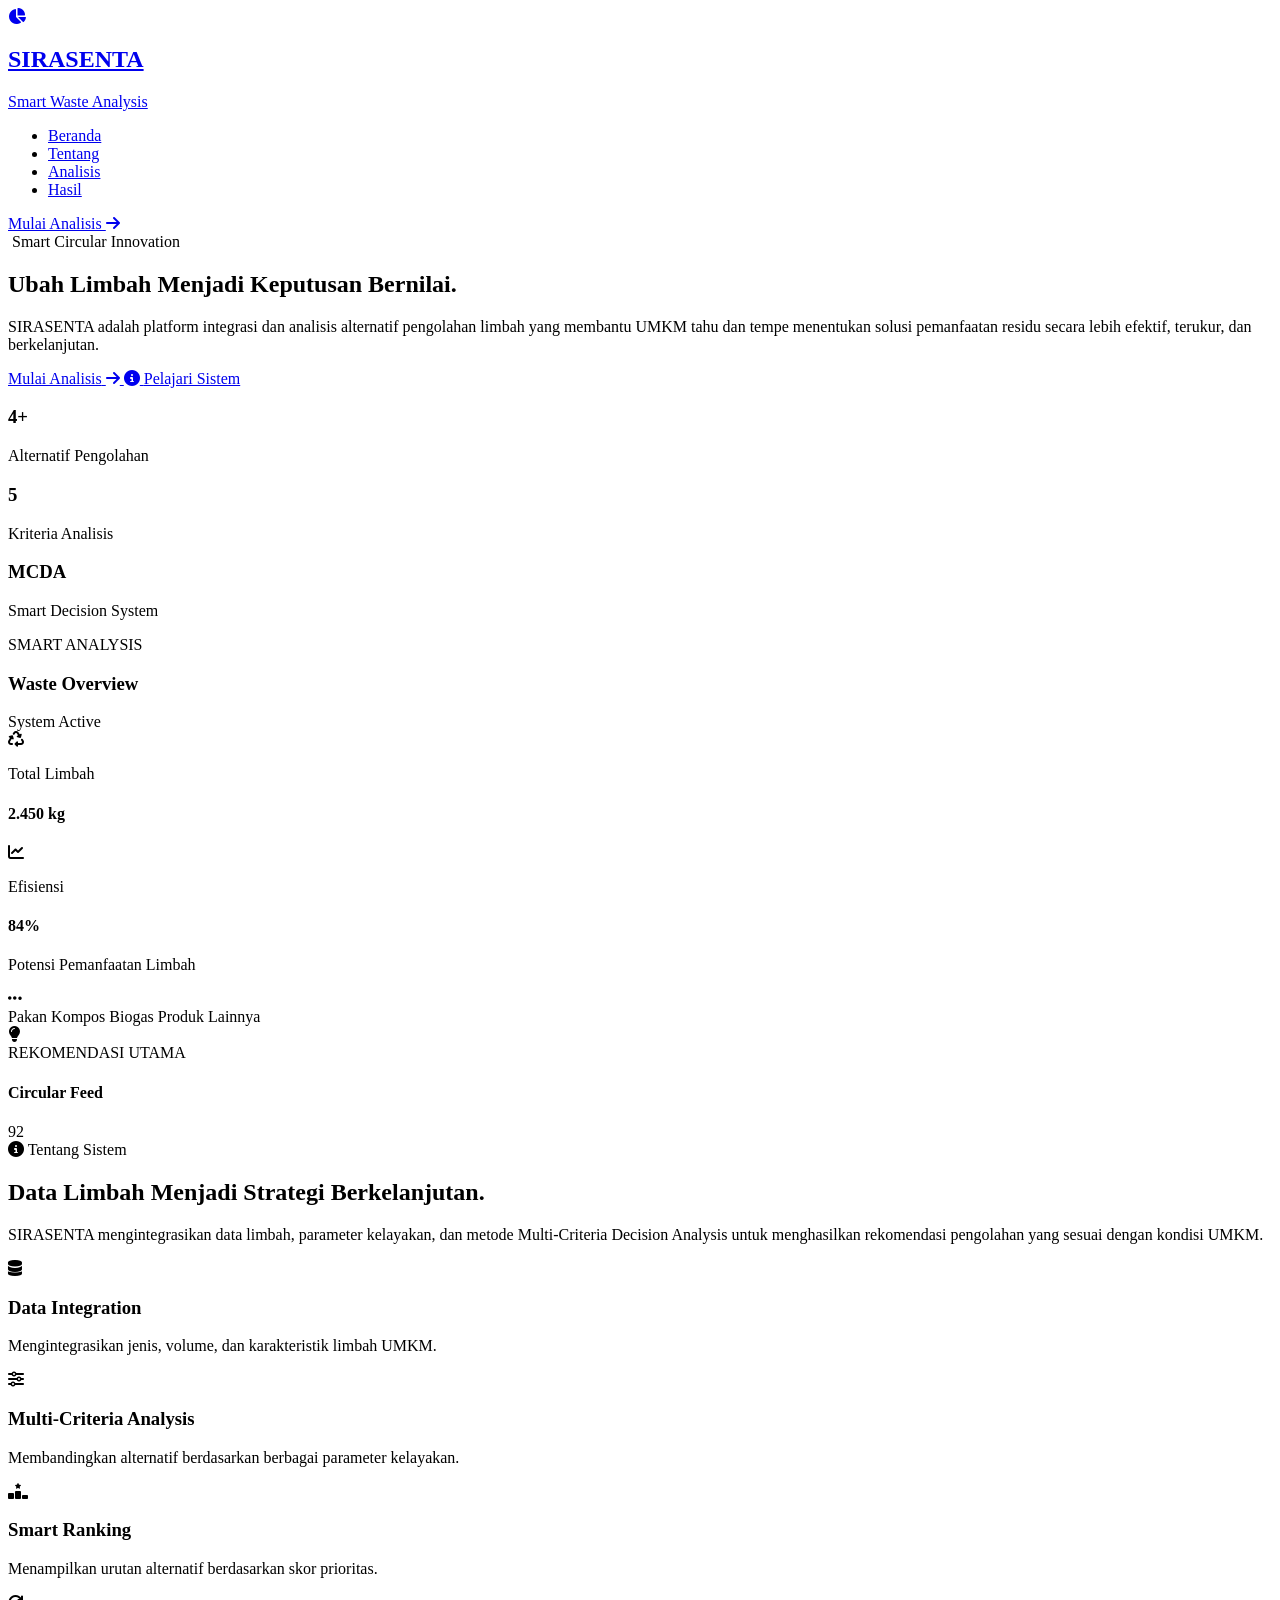
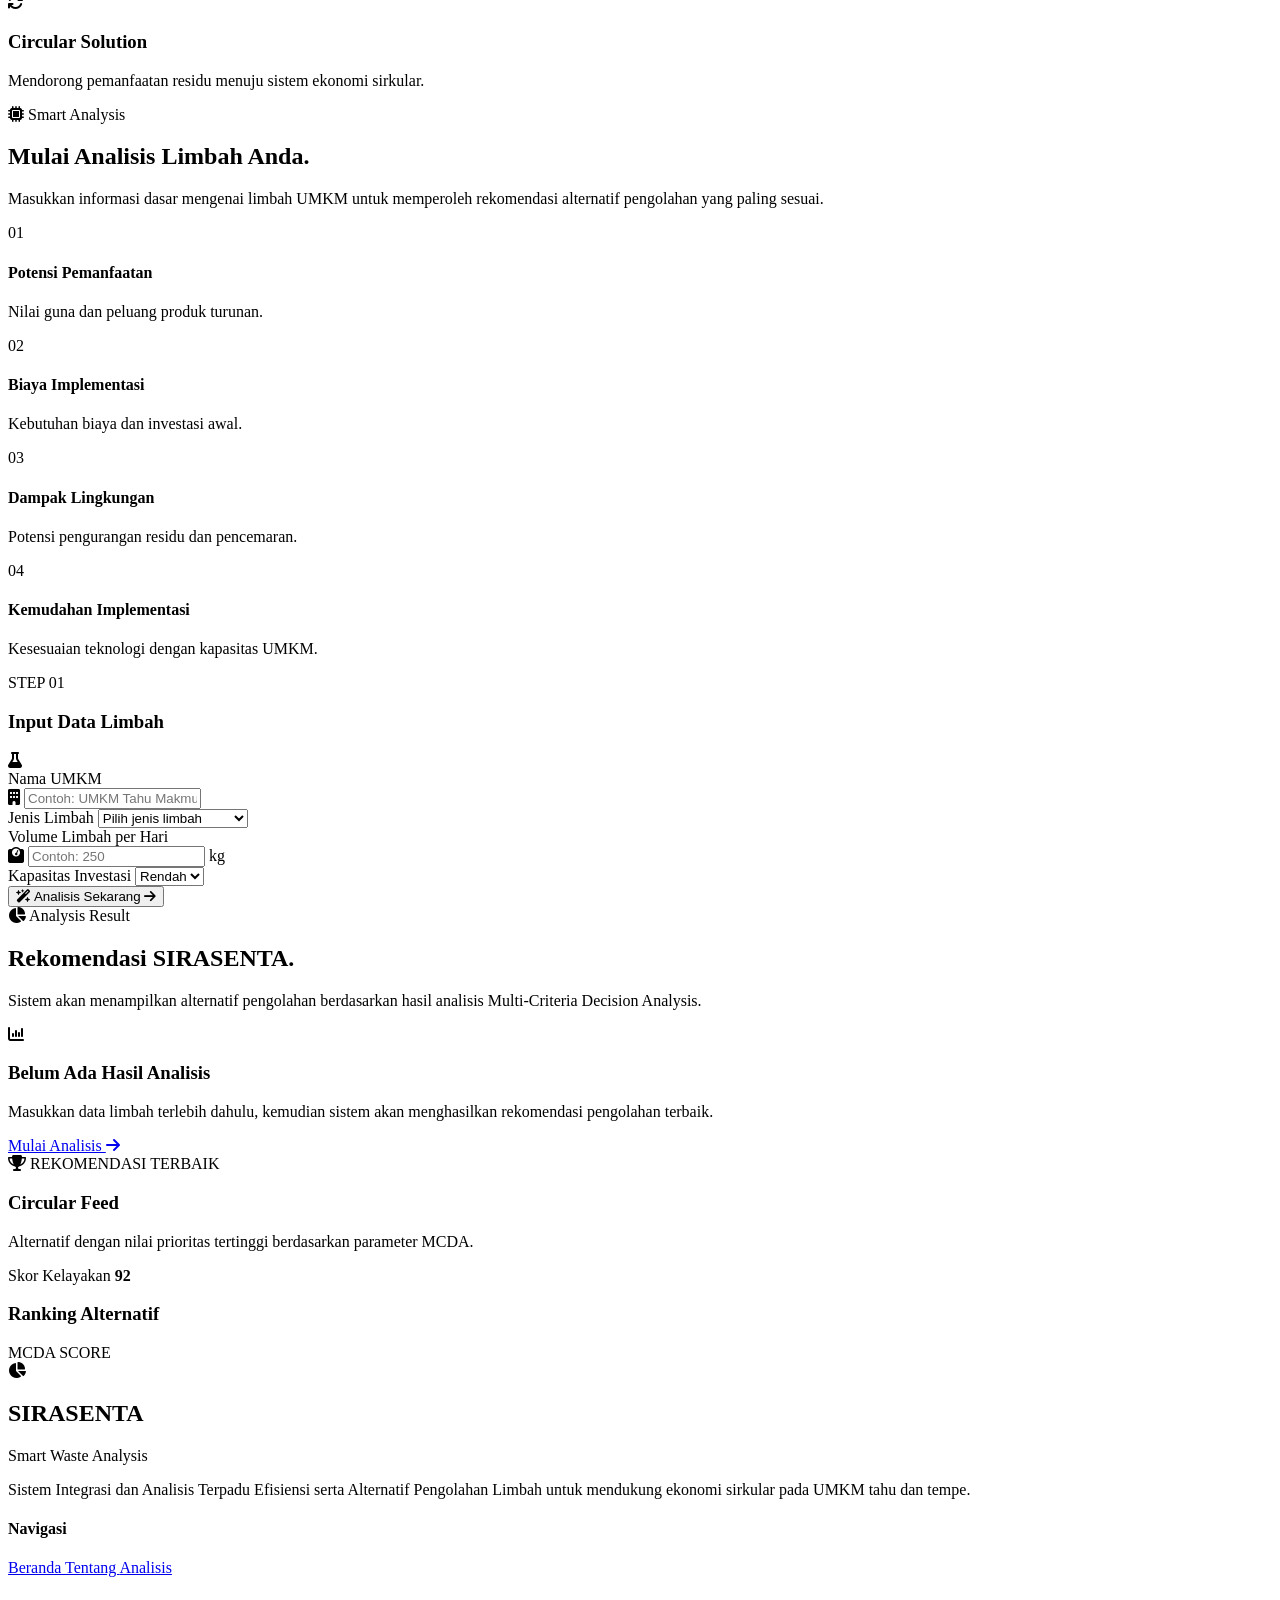
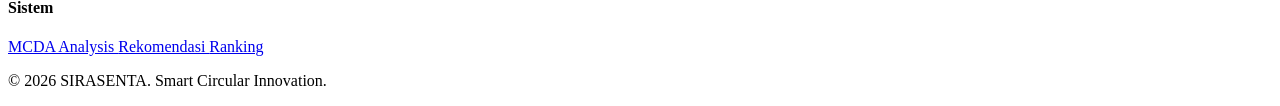
==== index.html @ 8fadc921 "Create index.html" ====
<!DOCTYPE html>
<html lang="id">

<head>
    <meta charset="UTF-8">

    <meta name="viewport" content="width=device-width, initial-scale=1.0">

    <title>SIRASENTA | Smart Waste Analysis System</title>

    <!-- CSS -->
    <link rel="stylesheet" href="style.css">

    <!-- Google Font -->
    <link rel="preconnect" href="https://fonts.googleapis.com">
    <link rel="preconnect" href="https://fonts.gstatic.com" crossorigin>

    <link
        href="https://fonts.googleapis.com/css2?family=Inter:wght@400;500;600;700;800&display=swap"
        rel="stylesheet"
    >

    <!-- Font Awesome -->
    <link
        rel="stylesheet"
        href="https://cdnjs.cloudflare.com/ajax/libs/font-awesome/6.5.2/css/all.min.css"
    >
</head>


<body>

    <!-- =========================
         NAVIGATION BAR
    ========================== -->

    <nav class="navbar">

        <div class="container nav-container">

            <!-- LOGO -->

            <a href="#home" class="logo">

                <div class="logo-icon">
                    <i class="fa-solid fa-chart-pie"></i>
                </div>

                <div class="logo-text">
                    <h1>SIRASENTA</h1>
                    <span>Smart Waste Analysis</span>
                </div>

            </a>


            <!-- MENU -->

            <ul class="nav-menu">

                <li>
                    <a href="#home" class="nav-link active">
                        Beranda
                    </a>
                </li>

                <li>
                    <a href="#tentang" class="nav-link">
                        Tentang
                    </a>
                </li>

                <li>
                    <a href="#analisis" class="nav-link">
                        Analisis
                    </a>
                </li>

                <li>
                    <a href="#hasil" class="nav-link">
                        Hasil
                    </a>
                </li>

            </ul>


            <!-- BUTTON -->

            <a href="#analisis" class="nav-button">

                Mulai Analisis

                <i class="fa-solid fa-arrow-right"></i>

            </a>

        </div>

    </nav>



    <!-- =========================
         HERO SECTION
    ========================== -->

    <section id="home" class="hero">

        <div class="container hero-container">


            <!-- LEFT CONTENT -->

            <div class="hero-content">

                <div class="hero-badge">

                    <i class="fa-solid fa-sparkles"></i>

                    <span>Smart Circular Innovation</span>

                </div>


                <h2>

                    Ubah Limbah Menjadi
                    <span>Keputusan Bernilai.</span>

                </h2>


                <p>

                    SIRASENTA adalah platform integrasi dan analisis
                    alternatif pengolahan limbah yang membantu UMKM
                    tahu dan tempe menentukan solusi pemanfaatan residu
                    secara lebih efektif, terukur, dan berkelanjutan.

                </p>


                <div class="hero-buttons">

                    <a href="#analisis" class="primary-button">

                        <span>Mulai Analisis</span>

                        <i class="fa-solid fa-arrow-right"></i>

                    </a>


                    <a href="#tentang" class="secondary-button">

                        <i class="fa-solid fa-circle-info"></i>

                        <span>Pelajari Sistem</span>

                    </a>

                </div>


                <!-- STATISTIC -->

                <div class="hero-statistics">


                    <div class="stat-item">

                        <h3>4+</h3>

                        <p>Alternatif Pengolahan</p>

                    </div>


                    <div class="stat-item">

                        <h3>5</h3>

                        <p>Kriteria Analisis</p>

                    </div>


                    <div class="stat-item">

                        <h3>MCDA</h3>

                        <p>Smart Decision System</p>

                    </div>


                </div>

            </div>



            <!-- RIGHT CONTENT / DASHBOARD PREVIEW -->

            <div class="hero-dashboard">

                <div class="dashboard-preview">


                    <!-- DASHBOARD HEADER -->

                    <div class="dashboard-header">

                        <div>

                            <p class="dashboard-label">
                                SMART ANALYSIS
                            </p>

                            <h3>
                                Waste Overview
                            </h3>

                        </div>


                        <div class="system-status">

                            <span class="status-dot"></span>

                            System Active

                        </div>

                    </div>



                    <!-- MINI CARDS -->

                    <div class="dashboard-cards">


                        <div class="dashboard-card">

                            <div class="card-icon blue-icon">

                                <i class="fa-solid fa-recycle"></i>

                            </div>

                            <div>

                                <p>Total Limbah</p>

                                <h4>2.450 kg</h4>

                            </div>

                        </div>



                        <div class="dashboard-card">

                            <div class="card-icon yellow-icon">

                                <i class="fa-solid fa-chart-line"></i>

                            </div>

                            <div>

                                <p>Efisiensi</p>

                                <h4>84%</h4>

                            </div>

                        </div>


                    </div>



                    <!-- CHART -->

                    <div class="chart-container">

                        <div class="chart-title">

                            <p>
                                Potensi Pemanfaatan Limbah
                            </p>

                            <i class="fa-solid fa-ellipsis"></i>

                        </div>


                        <div class="bar-chart">

                            <div class="chart-bar bar-one"></div>

                            <div class="chart-bar bar-two"></div>

                            <div class="chart-bar bar-three"></div>

                            <div class="chart-bar bar-four"></div>

                            <div class="chart-bar bar-five"></div>

                        </div>


                        <div class="chart-labels">

                            <span>Pakan</span>

                            <span>Kompos</span>

                            <span>Biogas</span>

                            <span>Produk</span>

                            <span>Lainnya</span>

                        </div>

                    </div>



                    <!-- RECOMMENDATION -->

                    <div class="recommendation-card">

                        <div class="recommendation-icon">

                            <i class="fa-solid fa-lightbulb"></i>

                        </div>


                        <div class="recommendation-content">

                            <span>
                                REKOMENDASI UTAMA
                            </span>

                            <h4>
                                Circular Feed
                            </h4>

                        </div>


                        <div class="recommendation-score">

                            92

                        </div>

                    </div>


                </div>

            </div>


        </div>

    </section>



    <!-- =========================
         ABOUT SECTION
    ========================== -->

    <section id="tentang" class="about-section">

        <div class="container">


            <!-- SECTION HEADER -->

            <div class="section-header center">

                <div class="section-badge">

                    <i class="fa-solid fa-circle-info"></i>

                    Tentang Sistem

                </div>


                <h2>

                    Data Limbah Menjadi
                    <span>Strategi Berkelanjutan.</span>

                </h2>


                <p>

                    SIRASENTA mengintegrasikan data limbah,
                    parameter kelayakan, dan metode Multi-Criteria
                    Decision Analysis untuk menghasilkan rekomendasi
                    pengolahan yang sesuai dengan kondisi UMKM.

                </p>

            </div>



            <!-- FEATURE CARDS -->

            <div class="feature-grid">


                <article class="feature-card">

                    <div class="feature-icon">

                        <i class="fa-solid fa-database"></i>

                    </div>

                    <h3>Data Integration</h3>

                    <p>

                        Mengintegrasikan jenis, volume,
                        dan karakteristik limbah UMKM.

                    </p>

                </article>



                <article class="feature-card">

                    <div class="feature-icon">

                        <i class="fa-solid fa-sliders"></i>

                    </div>

                    <h3>Multi-Criteria Analysis</h3>

                    <p>

                        Membandingkan alternatif berdasarkan
                        berbagai parameter kelayakan.

                    </p>

                </article>



                <article class="feature-card">

                    <div class="feature-icon">

                        <i class="fa-solid fa-ranking-star"></i>

                    </div>

                    <h3>Smart Ranking</h3>

                    <p>

                        Menampilkan urutan alternatif
                        berdasarkan skor prioritas.

                    </p>

                </article>



                <article class="feature-card">

                    <div class="feature-icon">

                        <i class="fa-solid fa-arrows-rotate"></i>

                    </div>

                    <h3>Circular Solution</h3>

                    <p>

                        Mendorong pemanfaatan residu
                        menuju sistem ekonomi sirkular.

                    </p>

                </article>


            </div>


        </div>

    </section>



    <!-- =========================
         ANALYSIS SECTION
    ========================== -->

    <section id="analisis" class="analysis-section">

        <div class="container analysis-container">


            <!-- ANALYSIS INFORMATION -->

            <div class="analysis-information">


                <div class="section-badge">

                    <i class="fa-solid fa-microchip"></i>

                    Smart Analysis

                </div>


                <h2>

                    Mulai Analisis
                    <span>Limbah Anda.</span>

                </h2>


                <p>

                    Masukkan informasi dasar mengenai
                    limbah UMKM untuk memperoleh rekomendasi
                    alternatif pengolahan yang paling sesuai.

                </p>


                <div class="criteria-list">


                    <div class="criteria-item">

                        <div class="criteria-number">
                            01
                        </div>

                        <div>

                            <h4>
                                Potensi Pemanfaatan
                            </h4>

                            <p>
                                Nilai guna dan peluang produk turunan.
                            </p>

                        </div>

                    </div>



                    <div class="criteria-item">

                        <div class="criteria-number">
                            02
                        </div>

                        <div>

                            <h4>
                                Biaya Implementasi
                            </h4>

                            <p>
                                Kebutuhan biaya dan investasi awal.
                            </p>

                        </div>

                    </div>



                    <div class="criteria-item">

                        <div class="criteria-number">
                            03
                        </div>

                        <div>

                            <h4>
                                Dampak Lingkungan
                            </h4>

                            <p>
                                Potensi pengurangan residu dan pencemaran.
                            </p>

                        </div>

                    </div>



                    <div class="criteria-item">

                        <div class="criteria-number">
                            04
                        </div>

                        <div>

                            <h4>
                                Kemudahan Implementasi
                            </h4>

                            <p>
                                Kesesuaian teknologi dengan kapasitas UMKM.
                            </p>

                        </div>

                    </div>


                </div>

            </div>



            <!-- ANALYSIS FORM -->

            <div class="analysis-form-container">


                <div class="form-top">

                    <div>

                        <span>
                            STEP 01
                        </span>

                        <h3>
                            Input Data Limbah
                        </h3>

                    </div>


                    <div class="form-top-icon">

                        <i class="fa-solid fa-flask"></i>

                    </div>

                </div>



                <form id="wasteForm">


                    <!-- UMKM NAME -->

                    <div class="form-group">

                        <label for="namaUMKM">

                            Nama UMKM

                        </label>


                        <div class="input-wrapper">

                            <i class="fa-solid fa-building"></i>

                            <input
                                type="text"
                                id="namaUMKM"
                                placeholder="Contoh: UMKM Tahu Makmur"
                            >

                        </div>

                    </div>



                    <!-- WASTE TYPE -->

                    <div class="form-group">

                        <label for="jenisLimbah">

                            Jenis Limbah

                        </label>


                        <select id="jenisLimbah">

                            <option value="">
                                Pilih jenis limbah
                            </option>

                            <option value="ampas_tahu">
                                Ampas Tahu
                            </option>

                            <option value="ampas_tempe">
                                Ampas Tempe
                            </option>

                            <option value="limbah_cair">
                                Limbah Cair Produksi
                            </option>

                            <option value="campuran">
                                Limbah Campuran
                            </option>

                        </select>

                    </div>



                    <!-- WASTE VOLUME -->

                    <div class="form-group">

                        <label for="volumeLimbah">

                            Volume Limbah per Hari

                        </label>


                        <div class="input-wrapper">

                            <i class="fa-solid fa-weight-scale"></i>

                            <input
                                type="number"
                                id="volumeLimbah"
                                placeholder="Contoh: 250"
                                min="0"
                            >

                            <span class="input-unit">
                                kg
                            </span>

                        </div>

                    </div>



                    <!-- INVESTMENT -->

                    <div class="form-group">

                        <label for="investasi">

                            Kapasitas Investasi

                        </label>


                        <select id="investasi">

                            <option value="rendah">
                                Rendah
                            </option>

                            <option value="sedang">
                                Sedang
                            </option>

                            <option value="tinggi">
                                Tinggi
                            </option>

                        </select>

                    </div>



                    <!-- ANALYSIS BUTTON -->

                    <button
                        type="submit"
                        class="analysis-button"
                    >

                        <span>

                            <i class="fa-solid fa-wand-magic-sparkles"></i>

                            Analisis Sekarang

                        </span>


                        <i class="fa-solid fa-arrow-right"></i>

                    </button>


                </form>


            </div>


        </div>

    </section>



    <!-- =========================
         RESULT SECTION
    ========================== -->

    <section id="hasil" class="result-section">

        <div class="container">


            <!-- RESULT HEADER -->

            <div class="result-header">

                <div>

                    <div class="section-badge">

                        <i class="fa-solid fa-chart-pie"></i>

                        Analysis Result

                    </div>


                    <h2>

                        Rekomendasi
                        <span>SIRASENTA.</span>

                    </h2>

                </div>


                <p>

                    Sistem akan menampilkan alternatif
                    pengolahan berdasarkan hasil analisis
                    Multi-Criteria Decision Analysis.

                </p>

            </div>



            <!-- EMPTY RESULT -->

            <div
                class="empty-result"
                id="emptyResult"
            >

                <div class="empty-icon">

                    <i class="fa-solid fa-chart-column"></i>

                </div>


                <h3>

                    Belum Ada Hasil Analisis

                </h3>


                <p>

                    Masukkan data limbah terlebih dahulu,
                    kemudian sistem akan menghasilkan
                    rekomendasi pengolahan terbaik.

                </p>


                <a
                    href="#analisis"
                    class="primary-button"
                >

                    Mulai Analisis

                    <i class="fa-solid fa-arrow-right"></i>

                </a>

            </div>



            <!-- RESULT CONTENT -->
            <!-- NANTI AKAN DIAKTIFKAN OLEH JAVASCRIPT -->

            <div
                class="result-content hidden"
                id="resultContent"
            >


                <!-- BEST RECOMMENDATION -->

                <div class="best-recommendation">

                    <div class="best-label">

                        <i class="fa-solid fa-trophy"></i>

                        REKOMENDASI TERBAIK

                    </div>


                    <h3 id="bestRecommendation">

                        Circular Feed

                    </h3>


                    <p id="recommendationDescription">

                        Alternatif dengan nilai prioritas
                        tertinggi berdasarkan parameter MCDA.

                    </p>


                    <div class="best-score">

                        <span>Skor Kelayakan</span>

                        <strong id="bestScore">
                            92
                        </strong>

                    </div>

                </div>



                <!-- RANKING LIST -->

                <div class="ranking-container">

                    <div class="ranking-header">

                        <h3>

                            Ranking Alternatif

                        </h3>

                        <span>

                            MCDA SCORE

                        </span>

                    </div>


                    <div
                        class="ranking-list"
                        id="rankingList"
                    >

                        <!-- JAVASCRIPT AKAN MENAMBAHKAN DATA -->

                    </div>

                </div>


            </div>


        </div>

    </section>



    <!-- =========================
         FOOTER
    ========================== -->

    <footer class="footer">

        <div class="container footer-container">


            <div class="footer-brand">

                <div class="logo">

                    <div class="logo-icon">

                        <i class="fa-solid fa-chart-pie"></i>

                    </div>


                    <div class="logo-text">

                        <h2>SIRASENTA</h2>

                        <span>
                            Smart Waste Analysis
                        </span>

                    </div>

                </div>


                <p>

                    Sistem Integrasi dan Analisis Terpadu
                    Efisiensi serta Alternatif Pengolahan Limbah
                    untuk mendukung ekonomi sirkular pada UMKM
                    tahu dan tempe.

                </p>

            </div>



            <div class="footer-links">

                <div>

                    <h4>
                        Navigasi
                    </h4>

                    <a href="#home">
                        Beranda
                    </a>

                    <a href="#tentang">
                        Tentang
                    </a>

                    <a href="#analisis">
                        Analisis
                    </a>

                </div>


                <div>

                    <h4>
                        Sistem
                    </h4>

                    <a href="#analisis">
                        MCDA Analysis
                    </a>

                    <a href="#hasil">
                        Rekomendasi
                    </a>

                    <a href="#hasil">
                        Ranking
                    </a>

                </div>

            </div>


        </div>


        <div class="footer-bottom">

            <p>

                © 2026 SIRASENTA.
                Smart Circular Innovation.

            </p>

        </div>

    </footer>



    <!-- JAVASCRIPT -->

    <script src="script.js"></script>

</body>

</html>
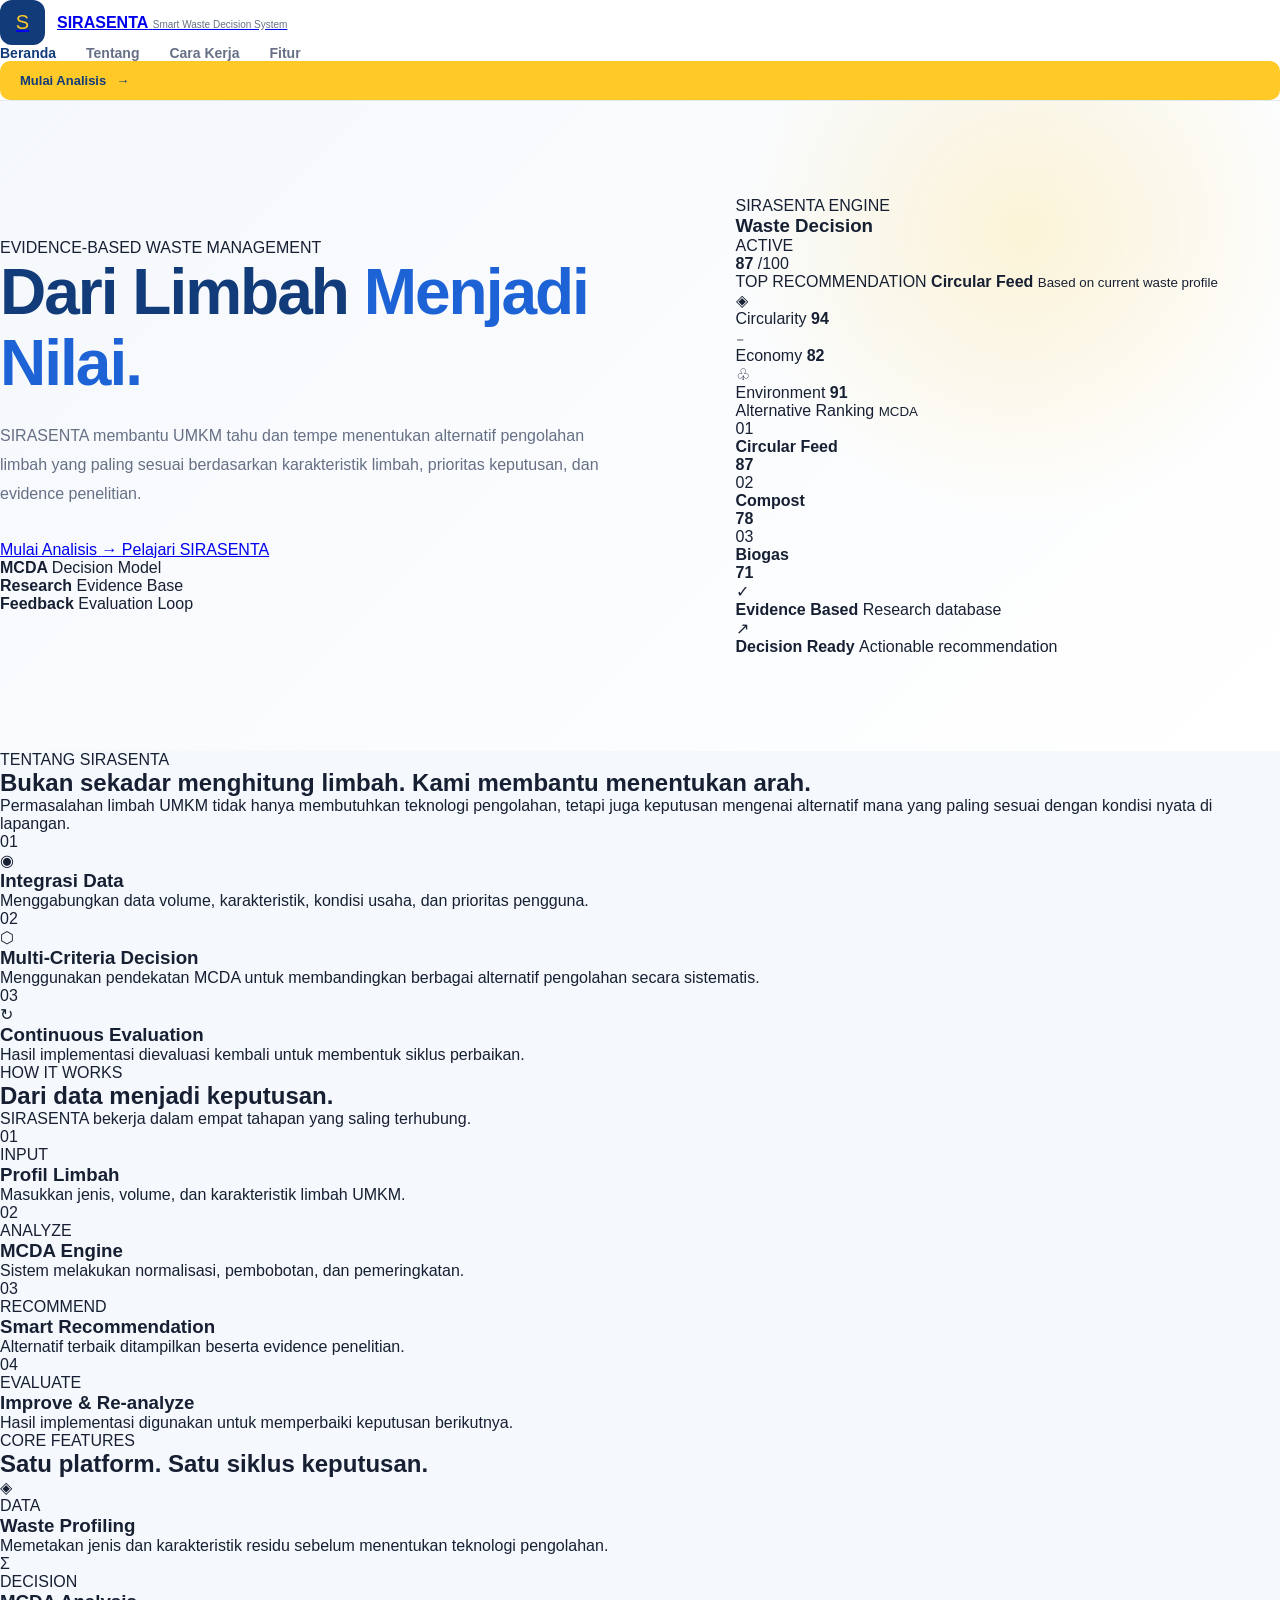
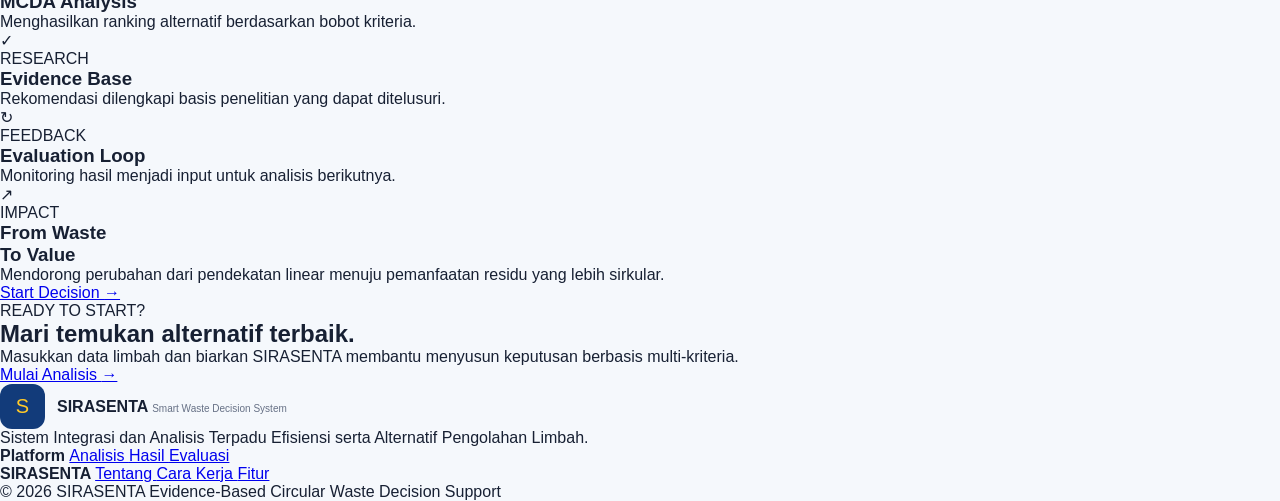
==== commit 801ef5e9: "Update index.html" ====
--- a/index.html
+++ b/index.html
@@ -1,1151 +1,1129 @@
 <!DOCTYPE html>
 <html lang="id">
-
 <head>
     <meta charset="UTF-8">
 
     <meta name="viewport" content="width=device-width, initial-scale=1.0">
 
-    <title>SIRASENTA | Smart Waste Analysis System</title>
-
-    <!-- CSS -->
-    <link rel="stylesheet" href="style.css">
+    <meta
+        name="description"
+        content="SIRASENTA - Sistem Integrasi dan Analisis Terpadu Efisiensi serta Alternatif Pengolahan Limbah"
+    >
+
+    <title>SIRASENTA | Smart Waste Decision Support</title>
 
     <!-- Google Font -->
     <link rel="preconnect" href="https://fonts.googleapis.com">
     <link rel="preconnect" href="https://fonts.gstatic.com" crossorigin>
-
     <link
         href="https://fonts.googleapis.com/css2?family=Inter:wght@400;500;600;700;800&display=swap"
         rel="stylesheet"
     >
 
-    <!-- Font Awesome -->
-    <link
-        rel="stylesheet"
-        href="https://cdnjs.cloudflare.com/ajax/libs/font-awesome/6.5.2/css/all.min.css"
-    >
+    <!-- CSS utama -->
+    <link rel="stylesheet" href="style.css">
 </head>
 
-
 <body>
 
-    <!-- =========================
-         NAVIGATION BAR
-    ========================== -->
-
-    <nav class="navbar">
-
-        <div class="container nav-container">
+    <!-- =====================================================
+         NAVBAR
+    ====================================================== -->
+    <header class="navbar">
+
+        <div class="navbar-container">
 
             <!-- LOGO -->
-
-            <a href="#home" class="logo">
+            <a href="index.html" class="logo">
 
                 <div class="logo-icon">
-                    <i class="fa-solid fa-chart-pie"></i>
+                    S
                 </div>
 
                 <div class="logo-text">
-                    <h1>SIRASENTA</h1>
-                    <span>Smart Waste Analysis</span>
+                    <strong>SIRASENTA</strong>
+                    <span>Smart Waste Decision System</span>
                 </div>
 
             </a>
 
 
-            <!-- MENU -->
-
-            <ul class="nav-menu">
-
-                <li>
-                    <a href="#home" class="nav-link active">
-                        Beranda
-                    </a>
-                </li>
-
-                <li>
-                    <a href="#tentang" class="nav-link">
-                        Tentang
-                    </a>
-                </li>
-
-                <li>
-                    <a href="#analisis" class="nav-link">
+            <!-- NAVIGATION -->
+            <nav class="nav-menu">
+
+                <a href="index.html" class="nav-link active">
+                    Beranda
+                </a>
+
+                <a href="#tentang" class="nav-link">
+                    Tentang
+                </a>
+
+                <a href="#alur" class="nav-link">
+                    Cara Kerja
+                </a>
+
+                <a href="#fitur" class="nav-link">
+                    Fitur
+                </a>
+
+            </nav>
+
+
+            <!-- CTA -->
+            <a href="analysis.html" class="nav-button">
+                Mulai Analisis
+                <span>→</span>
+            </a>
+
+        </div>
+
+    </header>
+
+
+
+    <!-- =====================================================
+         HERO SECTION
+    ====================================================== -->
+
+    <main>
+
+        <section class="hero">
+
+            <div class="hero-container">
+
+
+                <!-- HERO TEXT -->
+                <div class="hero-content">
+
+                    <div class="hero-badge">
+
+                        <span class="badge-dot"></span>
+
+                        EVIDENCE-BASED WASTE MANAGEMENT
+
+                    </div>
+
+
+                    <h1>
+
+                        Dari Limbah
+
+                        <span>
+                            Menjadi Nilai.
+                        </span>
+
+                    </h1>
+
+
+                    <p class="hero-description">
+
+                        SIRASENTA membantu UMKM tahu dan tempe
+                        menentukan alternatif pengolahan limbah
+                        yang paling sesuai berdasarkan karakteristik
+                        limbah, prioritas keputusan, dan evidence
+                        penelitian.
+
+                    </p>
+
+
+                    <!-- HERO BUTTONS -->
+                    <div class="hero-actions">
+
+                        <a
+                            href="analysis.html"
+                            class="button button-primary"
+                        >
+
+                            Mulai Analisis
+
+                            <span class="button-arrow">
+                                →
+                            </span>
+
+                        </a>
+
+
+                        <a
+                            href="#alur"
+                            class="button button-secondary"
+                        >
+
+                            Pelajari SIRASENTA
+
+                        </a>
+
+                    </div>
+
+
+                    <!-- HERO TRUST -->
+                    <div class="hero-trust">
+
+                        <div class="trust-item">
+
+                            <strong>
+                                MCDA
+                            </strong>
+
+                            <span>
+                                Decision Model
+                            </span>
+
+                        </div>
+
+
+                        <div class="trust-divider"></div>
+
+
+                        <div class="trust-item">
+
+                            <strong>
+                                Research
+                            </strong>
+
+                            <span>
+                                Evidence Base
+                            </span>
+
+                        </div>
+
+
+                        <div class="trust-divider"></div>
+
+
+                        <div class="trust-item">
+
+                            <strong>
+                                Feedback
+                            </strong>
+
+                            <span>
+                                Evaluation Loop
+                            </span>
+
+                        </div>
+
+                    </div>
+
+                </div>
+
+
+
+                <!-- HERO VISUAL -->
+                <div class="hero-visual">
+
+                    <div class="visual-glow"></div>
+
+
+                    <!-- MAIN CARD -->
+                    <div class="dashboard-card">
+
+
+                        <!-- CARD HEADER -->
+                        <div class="dashboard-header">
+
+                            <div>
+
+                                <span class="dashboard-label">
+                                    SIRASENTA ENGINE
+                                </span>
+
+                                <h3>
+                                    Waste Decision
+                                </h3>
+
+                            </div>
+
+
+                            <div class="status-indicator">
+
+                                <span></span>
+
+                                ACTIVE
+
+                            </div>
+
+                        </div>
+
+
+
+                        <!-- SCORE -->
+                        <div class="decision-score">
+
+                            <div class="score-circle">
+
+                                <div class="score-inner">
+
+                                    <strong>
+                                        87
+                                    </strong>
+
+                                    <span>
+                                        /100
+                                    </span>
+
+                                </div>
+
+                            </div>
+
+
+                            <div class="score-info">
+
+                                <span>
+                                    TOP RECOMMENDATION
+                                </span>
+
+                                <strong>
+                                    Circular Feed
+                                </strong>
+
+                                <small>
+                                    Based on current waste profile
+                                </small>
+
+                            </div>
+
+                        </div>
+
+
+
+                        <!-- MINI METRICS -->
+                        <div class="dashboard-metrics">
+
+
+                            <div class="metric">
+
+                                <div class="metric-icon blue">
+                                    ◈
+                                </div>
+
+                                <div>
+
+                                    <span>
+                                        Circularity
+                                    </span>
+
+                                    <strong>
+                                        94
+                                    </strong>
+
+                                </div>
+
+                            </div>
+
+
+                            <div class="metric">
+
+                                <div class="metric-icon yellow">
+                                    ₋
+                                </div>
+
+                                <div>
+
+                                    <span>
+                                        Economy
+                                    </span>
+
+                                    <strong>
+                                        82
+                                    </strong>
+
+                                </div>
+
+                            </div>
+
+
+                            <div class="metric">
+
+                                <div class="metric-icon blue">
+                                    ♧
+                                </div>
+
+                                <div>
+
+                                    <span>
+                                        Environment
+                                    </span>
+
+                                    <strong>
+                                        91
+                                    </strong>
+
+                                </div>
+
+                            </div>
+
+
+                        </div>
+
+
+
+                        <!-- ALTERNATIVES -->
+                        <div class="alternative-list">
+
+                            <div class="alternative-title">
+
+                                <span>
+                                    Alternative Ranking
+                                </span>
+
+                                <small>
+                                    MCDA
+                                </small>
+
+                            </div>
+
+
+                            <div class="alternative">
+
+                                <div class="alternative-number">
+                                    01
+                                </div>
+
+                                <div class="alternative-name">
+
+                                    <strong>
+                                        Circular Feed
+                                    </strong>
+
+                                    <div class="progress">
+                                        <span style="width: 87%;"></span>
+                                    </div>
+
+                                </div>
+
+                                <strong class="alternative-score">
+                                    87
+                                </strong>
+
+                            </div>
+
+
+                            <div class="alternative">
+
+                                <div class="alternative-number">
+                                    02
+                                </div>
+
+                                <div class="alternative-name">
+
+                                    <strong>
+                                        Compost
+                                    </strong>
+
+                                    <div class="progress">
+                                        <span style="width: 78%;"></span>
+                                    </div>
+
+                                </div>
+
+                                <strong class="alternative-score">
+                                    78
+                                </strong>
+
+                            </div>
+
+
+                            <div class="alternative">
+
+                                <div class="alternative-number">
+                                    03
+                                </div>
+
+                                <div class="alternative-name">
+
+                                    <strong>
+                                        Biogas
+                                    </strong>
+
+                                    <div class="progress">
+                                        <span style="width: 71%;"></span>
+                                    </div>
+
+                                </div>
+
+                                <strong class="alternative-score">
+                                    71
+                                </strong>
+
+                            </div>
+
+                        </div>
+
+                    </div>
+
+
+
+                    <!-- FLOATING CARD -->
+                    <div class="floating-card floating-card-top">
+
+                        <div class="floating-icon">
+                            ✓
+                        </div>
+
+                        <div>
+
+                            <strong>
+                                Evidence Based
+                            </strong>
+
+                            <span>
+                                Research database
+                            </span>
+
+                        </div>
+
+                    </div>
+
+
+                    <div class="floating-card floating-card-bottom">
+
+                        <div class="floating-icon yellow-icon">
+                            ↗
+                        </div>
+
+                        <div>
+
+                            <strong>
+                                Decision Ready
+                            </strong>
+
+                            <span>
+                                Actionable recommendation
+                            </span>
+
+                        </div>
+
+                    </div>
+
+                </div>
+
+            </div>
+
+        </section>
+
+
+
+        <!-- =====================================================
+             ABOUT
+        ====================================================== -->
+
+        <section
+            id="tentang"
+            class="about-section"
+        >
+
+            <div class="section-container">
+
+
+                <div class="section-heading">
+
+                    <span class="section-label">
+                        TENTANG SIRASENTA
+                    </span>
+
+                    <h2>
+                        Bukan sekadar menghitung limbah.
+                        <span>
+                            Kami membantu menentukan arah.
+                        </span>
+                    </h2>
+
+                    <p>
+
+                        Permasalahan limbah UMKM tidak hanya membutuhkan
+                        teknologi pengolahan, tetapi juga keputusan
+                        mengenai alternatif mana yang paling sesuai
+                        dengan kondisi nyata di lapangan.
+
+                    </p>
+
+                </div>
+
+
+
+                <div class="about-grid">
+
+
+                    <div class="about-card">
+
+                        <div class="about-number">
+                            01
+                        </div>
+
+                        <div class="about-icon">
+                            ◉
+                        </div>
+
+                        <h3>
+                            Integrasi Data
+                        </h3>
+
+                        <p>
+
+                            Menggabungkan data volume, karakteristik,
+                            kondisi usaha, dan prioritas pengguna.
+
+                        </p>
+
+                    </div>
+
+
+                    <div class="about-card featured">
+
+                        <div class="about-number">
+                            02
+                        </div>
+
+                        <div class="about-icon">
+                            ⬡
+                        </div>
+
+                        <h3>
+                            Multi-Criteria Decision
+                        </h3>
+
+                        <p>
+
+                            Menggunakan pendekatan MCDA untuk
+                            membandingkan berbagai alternatif
+                            pengolahan secara sistematis.
+
+                        </p>
+
+                    </div>
+
+
+                    <div class="about-card">
+
+                        <div class="about-number">
+                            03
+                        </div>
+
+                        <div class="about-icon">
+                            ↻
+                        </div>
+
+                        <h3>
+                            Continuous Evaluation
+                        </h3>
+
+                        <p>
+
+                            Hasil implementasi dievaluasi kembali
+                            untuk membentuk siklus perbaikan.
+
+                        </p>
+
+                    </div>
+
+                </div>
+
+            </div>
+
+        </section>
+
+
+
+        <!-- =====================================================
+             HOW IT WORKS
+        ====================================================== -->
+
+        <section
+            id="alur"
+            class="workflow-section"
+        >
+
+            <div class="section-container">
+
+
+                <div class="section-heading center">
+
+                    <span class="section-label">
+                        HOW IT WORKS
+                    </span>
+
+                    <h2>
+                        Dari data menjadi
+                        <span>
+                            keputusan.
+                        </span>
+                    </h2>
+
+                    <p>
+
+                        SIRASENTA bekerja dalam empat tahapan
+                        yang saling terhubung.
+
+                    </p>
+
+                </div>
+
+
+
+                <div class="workflow">
+
+
+                    <div class="workflow-line"></div>
+
+
+                    <!-- STEP 1 -->
+                    <div class="workflow-item">
+
+                        <div class="workflow-number">
+                            01
+                        </div>
+
+                        <div class="workflow-card">
+
+                            <span>
+                                INPUT
+                            </span>
+
+                            <h3>
+                                Profil Limbah
+                            </h3>
+
+                            <p>
+
+                                Masukkan jenis, volume, dan
+                                karakteristik limbah UMKM.
+
+                            </p>
+
+                        </div>
+
+                    </div>
+
+
+                    <!-- STEP 2 -->
+                    <div class="workflow-item">
+
+                        <div class="workflow-number">
+                            02
+                        </div>
+
+                        <div class="workflow-card">
+
+                            <span>
+                                ANALYZE
+                            </span>
+
+                            <h3>
+                                MCDA Engine
+                            </h3>
+
+                            <p>
+
+                                Sistem melakukan normalisasi,
+                                pembobotan, dan pemeringkatan.
+
+                            </p>
+
+                        </div>
+
+                    </div>
+
+
+                    <!-- STEP 3 -->
+                    <div class="workflow-item">
+
+                        <div class="workflow-number">
+                            03
+                        </div>
+
+                        <div class="workflow-card">
+
+                            <span>
+                                RECOMMEND
+                            </span>
+
+                            <h3>
+                                Smart Recommendation
+                            </h3>
+
+                            <p>
+
+                                Alternatif terbaik ditampilkan
+                                beserta evidence penelitian.
+
+                            </p>
+
+                        </div>
+
+                    </div>
+
+
+                    <!-- STEP 4 -->
+                    <div class="workflow-item">
+
+                        <div class="workflow-number yellow">
+                            04
+                        </div>
+
+                        <div class="workflow-card">
+
+                            <span>
+                                EVALUATE
+                            </span>
+
+                            <h3>
+                                Improve & Re-analyze
+                            </h3>
+
+                            <p>
+
+                                Hasil implementasi digunakan
+                                untuk memperbaiki keputusan berikutnya.
+
+                            </p>
+
+                        </div>
+
+                    </div>
+
+                </div>
+
+            </div>
+
+        </section>
+
+
+
+        <!-- =====================================================
+             FEATURES
+        ====================================================== -->
+
+        <section
+            id="fitur"
+            class="features-section"
+        >
+
+            <div class="section-container">
+
+
+                <div class="section-heading">
+
+                    <span class="section-label">
+                        CORE FEATURES
+                    </span>
+
+                    <h2>
+                        Satu platform.
+                        <span>
+                            Satu siklus keputusan.
+                        </span>
+                    </h2>
+
+                </div>
+
+
+
+                <div class="feature-grid">
+
+
+                    <article class="feature-card large">
+
+                        <div class="feature-icon">
+                            ◈
+                        </div>
+
+                        <span class="feature-tag">
+                            DATA
+                        </span>
+
+                        <h3>
+                            Waste Profiling
+                        </h3>
+
+                        <p>
+
+                            Memetakan jenis dan karakteristik
+                            residu sebelum menentukan teknologi
+                            pengolahan.
+
+                        </p>
+
+                    </article>
+
+
+                    <article class="feature-card">
+
+                        <div class="feature-icon yellow">
+                            Σ
+                        </div>
+
+                        <span class="feature-tag">
+                            DECISION
+                        </span>
+
+                        <h3>
+                            MCDA Analysis
+                        </h3>
+
+                        <p>
+
+                            Menghasilkan ranking alternatif
+                            berdasarkan bobot kriteria.
+
+                        </p>
+
+                    </article>
+
+
+                    <article class="feature-card">
+
+                        <div class="feature-icon">
+                            ✓
+                        </div>
+
+                        <span class="feature-tag">
+                            RESEARCH
+                        </span>
+
+                        <h3>
+                            Evidence Base
+                        </h3>
+
+                        <p>
+
+                            Rekomendasi dilengkapi basis
+                            penelitian yang dapat ditelusuri.
+
+                        </p>
+
+                    </article>
+
+
+                    <article class="feature-card">
+
+                        <div class="feature-icon yellow">
+                            ↻
+                        </div>
+
+                        <span class="feature-tag">
+                            FEEDBACK
+                        </span>
+
+                        <h3>
+                            Evaluation Loop
+                        </h3>
+
+                        <p>
+
+                            Monitoring hasil menjadi input
+                            untuk analisis berikutnya.
+
+                        </p>
+
+                    </article>
+
+
+                    <article class="feature-card large dark">
+
+                        <div>
+
+                            <div class="feature-icon white">
+                                ↗
+                            </div>
+
+                            <span class="feature-tag">
+                                IMPACT
+                            </span>
+
+                            <h3>
+                                From Waste
+                                <br>
+                                To Value
+                            </h3>
+
+                            <p>
+
+                                Mendorong perubahan dari
+                                pendekatan linear menuju
+                                pemanfaatan residu yang lebih
+                                sirkular.
+
+                            </p>
+
+                        </div>
+
+                        <a
+                            href="analysis.html"
+                            class="feature-button"
+                        >
+
+                            Start Decision
+
+                            <span>→</span>
+
+                        </a>
+
+                    </article>
+
+                </div>
+
+            </div>
+
+        </section>
+
+
+
+        <!-- =====================================================
+             CTA
+        ====================================================== -->
+
+        <section class="cta-section">
+
+            <div class="cta-container">
+
+                <div>
+
+                    <span class="section-label">
+                        READY TO START?
+                    </span>
+
+                    <h2>
+                        Mari temukan
+                        <span>
+                            alternatif terbaik.
+                        </span>
+                    </h2>
+
+                    <p>
+
+                        Masukkan data limbah dan biarkan
+                        SIRASENTA membantu menyusun keputusan
+                        berbasis multi-kriteria.
+
+                    </p>
+
+                </div>
+
+
+                <a
+                    href="analysis.html"
+                    class="button button-yellow"
+                >
+
+                    Mulai Analisis
+
+                    <span>
+                        →
+                    </span>
+
+                </a>
+
+            </div>
+
+        </section>
+
+    </main>
+
+
+
+    <!-- =====================================================
+         FOOTER
+    ====================================================== -->
+
+    <footer class="footer">
+
+        <div class="footer-container">
+
+            <div class="footer-brand">
+
+                <div class="logo">
+
+                    <div class="logo-icon">
+                        S
+                    </div>
+
+                    <div class="logo-text">
+
+                        <strong>
+                            SIRASENTA
+                        </strong>
+
+                        <span>
+                            Smart Waste Decision System
+                        </span>
+
+                    </div>
+
+                </div>
+
+                <p>
+
+                    Sistem Integrasi dan Analisis Terpadu
+                    Efisiensi serta Alternatif Pengolahan Limbah.
+
+                </p>
+
+            </div>
+
+
+            <div class="footer-links">
+
+                <div>
+
+                    <strong>
+                        Platform
+                    </strong>
+
+                    <a href="analysis.html">
                         Analisis
                     </a>
-                </li>
-
-                <li>
-                    <a href="#hasil" class="nav-link">
+
+                    <a href="result.html">
                         Hasil
                     </a>
-                </li>
-
-            </ul>
-
-
-            <!-- BUTTON -->
-
-            <a href="#analisis" class="nav-button">
-
-                Mulai Analisis
-
-                <i class="fa-solid fa-arrow-right"></i>
-
-            </a>
-
-        </div>
-
-    </nav>
-
-
-
-    <!-- =========================
-         HERO SECTION
-    ========================== -->
-
-    <section id="home" class="hero">
-
-        <div class="container hero-container">
-
-
-            <!-- LEFT CONTENT -->
-
-            <div class="hero-content">
-
-                <div class="hero-badge">
-
-                    <i class="fa-solid fa-sparkles"></i>
-
-                    <span>Smart Circular Innovation</span>
-
-                </div>
-
-
-                <h2>
-
-                    Ubah Limbah Menjadi
-                    <span>Keputusan Bernilai.</span>
-
-                </h2>
-
-
-                <p>
-
-                    SIRASENTA adalah platform integrasi dan analisis
-                    alternatif pengolahan limbah yang membantu UMKM
-                    tahu dan tempe menentukan solusi pemanfaatan residu
-                    secara lebih efektif, terukur, dan berkelanjutan.
-
-                </p>
-
-
-                <div class="hero-buttons">
-
-                    <a href="#analisis" class="primary-button">
-
-                        <span>Mulai Analisis</span>
-
-                        <i class="fa-solid fa-arrow-right"></i>
-
+
+                    <a href="evaluation.html">
+                        Evaluasi
                     </a>
 
-
-                    <a href="#tentang" class="secondary-button">
-
-                        <i class="fa-solid fa-circle-info"></i>
-
-                        <span>Pelajari Sistem</span>
-
-                    </a>
-
-                </div>
-
-
-                <!-- STATISTIC -->
-
-                <div class="hero-statistics">
-
-
-                    <div class="stat-item">
-
-                        <h3>4+</h3>
-
-                        <p>Alternatif Pengolahan</p>
-
-                    </div>
-
-
-                    <div class="stat-item">
-
-                        <h3>5</h3>
-
-                        <p>Kriteria Analisis</p>
-
-                    </div>
-
-
-                    <div class="stat-item">
-
-                        <h3>MCDA</h3>
-
-                        <p>Smart Decision System</p>
-
-                    </div>
-
-
-                </div>
-
-            </div>
-
-
-
-            <!-- RIGHT CONTENT / DASHBOARD PREVIEW -->
-
-            <div class="hero-dashboard">
-
-                <div class="dashboard-preview">
-
-
-                    <!-- DASHBOARD HEADER -->
-
-                    <div class="dashboard-header">
-
-                        <div>
-
-                            <p class="dashboard-label">
-                                SMART ANALYSIS
-                            </p>
-
-                            <h3>
-                                Waste Overview
-                            </h3>
-
-                        </div>
-
-
-                        <div class="system-status">
-
-                            <span class="status-dot"></span>
-
-                            System Active
-
-                        </div>
-
-                    </div>
-
-
-
-                    <!-- MINI CARDS -->
-
-                    <div class="dashboard-cards">
-
-
-                        <div class="dashboard-card">
-
-                            <div class="card-icon blue-icon">
-
-                                <i class="fa-solid fa-recycle"></i>
-
-                            </div>
-
-                            <div>
-
-                                <p>Total Limbah</p>
-
-                                <h4>2.450 kg</h4>
-
-                            </div>
-
-                        </div>
-
-
-
-                        <div class="dashboard-card">
-
-                            <div class="card-icon yellow-icon">
-
-                                <i class="fa-solid fa-chart-line"></i>
-
-                            </div>
-
-                            <div>
-
-                                <p>Efisiensi</p>
-
-                                <h4>84%</h4>
-
-                            </div>
-
-                        </div>
-
-
-                    </div>
-
-
-
-                    <!-- CHART -->
-
-                    <div class="chart-container">
-
-                        <div class="chart-title">
-
-                            <p>
-                                Potensi Pemanfaatan Limbah
-                            </p>
-
-                            <i class="fa-solid fa-ellipsis"></i>
-
-                        </div>
-
-
-                        <div class="bar-chart">
-
-                            <div class="chart-bar bar-one"></div>
-
-                            <div class="chart-bar bar-two"></div>
-
-                            <div class="chart-bar bar-three"></div>
-
-                            <div class="chart-bar bar-four"></div>
-
-                            <div class="chart-bar bar-five"></div>
-
-                        </div>
-
-
-                        <div class="chart-labels">
-
-                            <span>Pakan</span>
-
-                            <span>Kompos</span>
-
-                            <span>Biogas</span>
-
-                            <span>Produk</span>
-
-                            <span>Lainnya</span>
-
-                        </div>
-
-                    </div>
-
-
-
-                    <!-- RECOMMENDATION -->
-
-                    <div class="recommendation-card">
-
-                        <div class="recommendation-icon">
-
-                            <i class="fa-solid fa-lightbulb"></i>
-
-                        </div>
-
-
-                        <div class="recommendation-content">
-
-                            <span>
-                                REKOMENDASI UTAMA
-                            </span>
-
-                            <h4>
-                                Circular Feed
-                            </h4>
-
-                        </div>
-
-
-                        <div class="recommendation-score">
-
-                            92
-
-                        </div>
-
-                    </div>
-
-
-                </div>
-
-            </div>
-
-
-        </div>
-
-    </section>
-
-
-
-    <!-- =========================
-         ABOUT SECTION
-    ========================== -->
-
-    <section id="tentang" class="about-section">
-
-        <div class="container">
-
-
-            <!-- SECTION HEADER -->
-
-            <div class="section-header center">
-
-                <div class="section-badge">
-
-                    <i class="fa-solid fa-circle-info"></i>
-
-                    Tentang Sistem
-
-                </div>
-
-
-                <h2>
-
-                    Data Limbah Menjadi
-                    <span>Strategi Berkelanjutan.</span>
-
-                </h2>
-
-
-                <p>
-
-                    SIRASENTA mengintegrasikan data limbah,
-                    parameter kelayakan, dan metode Multi-Criteria
-                    Decision Analysis untuk menghasilkan rekomendasi
-                    pengolahan yang sesuai dengan kondisi UMKM.
-
-                </p>
-
-            </div>
-
-
-
-            <!-- FEATURE CARDS -->
-
-            <div class="feature-grid">
-
-
-                <article class="feature-card">
-
-                    <div class="feature-icon">
-
-                        <i class="fa-solid fa-database"></i>
-
-                    </div>
-
-                    <h3>Data Integration</h3>
-
-                    <p>
-
-                        Mengintegrasikan jenis, volume,
-                        dan karakteristik limbah UMKM.
-
-                    </p>
-
-                </article>
-
-
-
-                <article class="feature-card">
-
-                    <div class="feature-icon">
-
-                        <i class="fa-solid fa-sliders"></i>
-
-                    </div>
-
-                    <h3>Multi-Criteria Analysis</h3>
-
-                    <p>
-
-                        Membandingkan alternatif berdasarkan
-                        berbagai parameter kelayakan.
-
-                    </p>
-
-                </article>
-
-
-
-                <article class="feature-card">
-
-                    <div class="feature-icon">
-
-                        <i class="fa-solid fa-ranking-star"></i>
-
-                    </div>
-
-                    <h3>Smart Ranking</h3>
-
-                    <p>
-
-                        Menampilkan urutan alternatif
-                        berdasarkan skor prioritas.
-
-                    </p>
-
-                </article>
-
-
-
-                <article class="feature-card">
-
-                    <div class="feature-icon">
-
-                        <i class="fa-solid fa-arrows-rotate"></i>
-
-                    </div>
-
-                    <h3>Circular Solution</h3>
-
-                    <p>
-
-                        Mendorong pemanfaatan residu
-                        menuju sistem ekonomi sirkular.
-
-                    </p>
-
-                </article>
-
-
-            </div>
-
-
-        </div>
-
-    </section>
-
-
-
-    <!-- =========================
-         ANALYSIS SECTION
-    ========================== -->
-
-    <section id="analisis" class="analysis-section">
-
-        <div class="container analysis-container">
-
-
-            <!-- ANALYSIS INFORMATION -->
-
-            <div class="analysis-information">
-
-
-                <div class="section-badge">
-
-                    <i class="fa-solid fa-microchip"></i>
-
-                    Smart Analysis
-
-                </div>
-
-
-                <h2>
-
-                    Mulai Analisis
-                    <span>Limbah Anda.</span>
-
-                </h2>
-
-
-                <p>
-
-                    Masukkan informasi dasar mengenai
-                    limbah UMKM untuk memperoleh rekomendasi
-                    alternatif pengolahan yang paling sesuai.
-
-                </p>
-
-
-                <div class="criteria-list">
-
-
-                    <div class="criteria-item">
-
-                        <div class="criteria-number">
-                            01
-                        </div>
-
-                        <div>
-
-                            <h4>
-                                Potensi Pemanfaatan
-                            </h4>
-
-                            <p>
-                                Nilai guna dan peluang produk turunan.
-                            </p>
-
-                        </div>
-
-                    </div>
-
-
-
-                    <div class="criteria-item">
-
-                        <div class="criteria-number">
-                            02
-                        </div>
-
-                        <div>
-
-                            <h4>
-                                Biaya Implementasi
-                            </h4>
-
-                            <p>
-                                Kebutuhan biaya dan investasi awal.
-                            </p>
-
-                        </div>
-
-                    </div>
-
-
-
-                    <div class="criteria-item">
-
-                        <div class="criteria-number">
-                            03
-                        </div>
-
-                        <div>
-
-                            <h4>
-                                Dampak Lingkungan
-                            </h4>
-
-                            <p>
-                                Potensi pengurangan residu dan pencemaran.
-                            </p>
-
-                        </div>
-
-                    </div>
-
-
-
-                    <div class="criteria-item">
-
-                        <div class="criteria-number">
-                            04
-                        </div>
-
-                        <div>
-
-                            <h4>
-                                Kemudahan Implementasi
-                            </h4>
-
-                            <p>
-                                Kesesuaian teknologi dengan kapasitas UMKM.
-                            </p>
-
-                        </div>
-
-                    </div>
-
-
-                </div>
-
-            </div>
-
-
-
-            <!-- ANALYSIS FORM -->
-
-            <div class="analysis-form-container">
-
-
-                <div class="form-top">
-
-                    <div>
-
-                        <span>
-                            STEP 01
-                        </span>
-
-                        <h3>
-                            Input Data Limbah
-                        </h3>
-
-                    </div>
-
-
-                    <div class="form-top-icon">
-
-                        <i class="fa-solid fa-flask"></i>
-
-                    </div>
-
-                </div>
-
-
-
-                <form id="wasteForm">
-
-
-                    <!-- UMKM NAME -->
-
-                    <div class="form-group">
-
-                        <label for="namaUMKM">
-
-                            Nama UMKM
-
-                        </label>
-
-
-                        <div class="input-wrapper">
-
-                            <i class="fa-solid fa-building"></i>
-
-                            <input
-                                type="text"
-                                id="namaUMKM"
-                                placeholder="Contoh: UMKM Tahu Makmur"
-                            >
-
-                        </div>
-
-                    </div>
-
-
-
-                    <!-- WASTE TYPE -->
-
-                    <div class="form-group">
-
-                        <label for="jenisLimbah">
-
-                            Jenis Limbah
-
-                        </label>
-
-
-                        <select id="jenisLimbah">
-
-                            <option value="">
-                                Pilih jenis limbah
-                            </option>
-
-                            <option value="ampas_tahu">
-                                Ampas Tahu
-                            </option>
-
-                            <option value="ampas_tempe">
-                                Ampas Tempe
-                            </option>
-
-                            <option value="limbah_cair">
-                                Limbah Cair Produksi
-                            </option>
-
-                            <option value="campuran">
-                                Limbah Campuran
-                            </option>
-
-                        </select>
-
-                    </div>
-
-
-
-                    <!-- WASTE VOLUME -->
-
-                    <div class="form-group">
-
-                        <label for="volumeLimbah">
-
-                            Volume Limbah per Hari
-
-                        </label>
-
-
-                        <div class="input-wrapper">
-
-                            <i class="fa-solid fa-weight-scale"></i>
-
-                            <input
-                                type="number"
-                                id="volumeLimbah"
-                                placeholder="Contoh: 250"
-                                min="0"
-                            >
-
-                            <span class="input-unit">
-                                kg
-                            </span>
-
-                        </div>
-
-                    </div>
-
-
-
-                    <!-- INVESTMENT -->
-
-                    <div class="form-group">
-
-                        <label for="investasi">
-
-                            Kapasitas Investasi
-
-                        </label>
-
-
-                        <select id="investasi">
-
-                            <option value="rendah">
-                                Rendah
-                            </option>
-
-                            <option value="sedang">
-                                Sedang
-                            </option>
-
-                            <option value="tinggi">
-                                Tinggi
-                            </option>
-
-                        </select>
-
-                    </div>
-
-
-
-                    <!-- ANALYSIS BUTTON -->
-
-                    <button
-                        type="submit"
-                        class="analysis-button"
-                    >
-
-                        <span>
-
-                            <i class="fa-solid fa-wand-magic-sparkles"></i>
-
-                            Analisis Sekarang
-
-                        </span>
-
-
-                        <i class="fa-solid fa-arrow-right"></i>
-
-                    </button>
-
-
-                </form>
-
-
-            </div>
-
-
-        </div>
-
-    </section>
-
-
-
-    <!-- =========================
-         RESULT SECTION
-    ========================== -->
-
-    <section id="hasil" class="result-section">
-
-        <div class="container">
-
-
-            <!-- RESULT HEADER -->
-
-            <div class="result-header">
+                </div>
+
 
                 <div>
 
-                    <div class="section-badge">
-
-                        <i class="fa-solid fa-chart-pie"></i>
-
-                        Analysis Result
-
-                    </div>
-
-
-                    <h2>
-
-                        Rekomendasi
-                        <span>SIRASENTA.</span>
-
-                    </h2>
-
-                </div>
-
-
-                <p>
-
-                    Sistem akan menampilkan alternatif
-                    pengolahan berdasarkan hasil analisis
-                    Multi-Criteria Decision Analysis.
-
-                </p>
-
-            </div>
-
-
-
-            <!-- EMPTY RESULT -->
-
-            <div
-                class="empty-result"
-                id="emptyResult"
-            >
-
-                <div class="empty-icon">
-
-                    <i class="fa-solid fa-chart-column"></i>
-
-                </div>
-
-
-                <h3>
-
-                    Belum Ada Hasil Analisis
-
-                </h3>
-
-
-                <p>
-
-                    Masukkan data limbah terlebih dahulu,
-                    kemudian sistem akan menghasilkan
-                    rekomendasi pengolahan terbaik.
-
-                </p>
-
-
-                <a
-                    href="#analisis"
-                    class="primary-button"
-                >
-
-                    Mulai Analisis
-
-                    <i class="fa-solid fa-arrow-right"></i>
-
-                </a>
-
-            </div>
-
-
-
-            <!-- RESULT CONTENT -->
-            <!-- NANTI AKAN DIAKTIFKAN OLEH JAVASCRIPT -->
-
-            <div
-                class="result-content hidden"
-                id="resultContent"
-            >
-
-
-                <!-- BEST RECOMMENDATION -->
-
-                <div class="best-recommendation">
-
-                    <div class="best-label">
-
-                        <i class="fa-solid fa-trophy"></i>
-
-                        REKOMENDASI TERBAIK
-
-                    </div>
-
-
-                    <h3 id="bestRecommendation">
-
-                        Circular Feed
-
-                    </h3>
-
-
-                    <p id="recommendationDescription">
-
-                        Alternatif dengan nilai prioritas
-                        tertinggi berdasarkan parameter MCDA.
-
-                    </p>
-
-
-                    <div class="best-score">
-
-                        <span>Skor Kelayakan</span>
-
-                        <strong id="bestScore">
-                            92
-                        </strong>
-
-                    </div>
-
-                </div>
-
-
-
-                <!-- RANKING LIST -->
-
-                <div class="ranking-container">
-
-                    <div class="ranking-header">
-
-                        <h3>
-
-                            Ranking Alternatif
-
-                        </h3>
-
-                        <span>
-
-                            MCDA SCORE
-
-                        </span>
-
-                    </div>
-
-
-                    <div
-                        class="ranking-list"
-                        id="rankingList"
-                    >
-
-                        <!-- JAVASCRIPT AKAN MENAMBAHKAN DATA -->
-
-                    </div>
-
-                </div>
-
-
-            </div>
-
-
-        </div>
-
-    </section>
-
-
-
-    <!-- =========================
-         FOOTER
-    ========================== -->
-
-    <footer class="footer">
-
-        <div class="container footer-container">
-
-
-            <div class="footer-brand">
-
-                <div class="logo">
-
-                    <div class="logo-icon">
-
-                        <i class="fa-solid fa-chart-pie"></i>
-
-                    </div>
-
-
-                    <div class="logo-text">
-
-                        <h2>SIRASENTA</h2>
-
-                        <span>
-                            Smart Waste Analysis
-                        </span>
-
-                    </div>
-
-                </div>
-
-
-                <p>
-
-                    Sistem Integrasi dan Analisis Terpadu
-                    Efisiensi serta Alternatif Pengolahan Limbah
-                    untuk mendukung ekonomi sirkular pada UMKM
-                    tahu dan tempe.
-
-                </p>
-
-            </div>
-
-
-
-            <div class="footer-links">
-
-                <div>
-
-                    <h4>
-                        Navigasi
-                    </h4>
-
-                    <a href="#home">
-                        Beranda
-                    </a>
+                    <strong>
+                        SIRASENTA
+                    </strong>
 
                     <a href="#tentang">
                         Tentang
                     </a>
 
-                    <a href="#analisis">
-                        Analisis
+                    <a href="#alur">
+                        Cara Kerja
                     </a>
 
-                </div>
-
-
-                <div>
-
-                    <h4>
-                        Sistem
-                    </h4>
-
-                    <a href="#analisis">
-                        MCDA Analysis
+                    <a href="#fitur">
+                        Fitur
                     </a>
 
-                    <a href="#hasil">
-                        Rekomendasi
-                    </a>
-
-                    <a href="#hasil">
-                        Ranking
-                    </a>
-
                 </div>
 
             </div>
 
-
         </div>
 
 
         <div class="footer-bottom">
 
-            <p>
-
-                © 2026 SIRASENTA.
-                Smart Circular Innovation.
-
-            </p>
+            <span>
+                © 2026 SIRASENTA
+            </span>
+
+            <span>
+                Evidence-Based Circular Waste Decision Support
+            </span>
 
         </div>
 
     </footer>
 
 
-
-    <!-- JAVASCRIPT -->
-
-    <script src="script.js"></script>
-
 </body>
-
 </html>
--- a/style.css
+++ b/style.css
@@ -0,0 +1,572 @@
+:root {
+  --primary: #123B7A;
+  --secondary: #1E63D5;
+  --accent: #FFC928;
+  --accent-light: #FFF4C9;
+
+  --dark: #172033;
+  --text: #667085;
+
+  --white: #FFFFFF;
+  --background: #F5F8FC;
+
+  --border: #E4EAF2;
+
+  --shadow:
+    0 15px 40px rgba(18, 59, 122, 0.12);
+}
+
+* {
+  margin: 0;
+  padding: 0;
+  box-sizing: border-box;
+}
+
+html {
+  scroll-behavior: smooth;
+}
+
+body {
+  font-family: "Inter", sans-serif;
+  background: var(--background);
+  color: var(--dark);
+  overflow-x: hidden;
+}
+
+.container {
+  width: min(1150px, 90%);
+  margin: auto;
+}
+
+/* NAVBAR */
+
+.navbar {
+  width: 100%;
+  background: rgba(255, 255, 255, 0.95);
+  border-bottom: 1px solid var(--border);
+  position: sticky;
+  top: 0;
+  z-index: 1000;
+  backdrop-filter: blur(10px);
+}
+
+.nav-container {
+  height: 78px;
+  display: flex;
+  align-items: center;
+  justify-content: space-between;
+}
+
+.logo {
+  display: flex;
+  align-items: center;
+  gap: 12px;
+}
+
+.logo-icon {
+  width: 45px;
+  height: 45px;
+
+  display: flex;
+  align-items: center;
+  justify-content: center;
+
+  background: var(--primary);
+  color: var(--accent);
+
+  border-radius: 12px;
+  font-size: 20px;
+}
+
+.logo h2 {
+  font-size: 20px;
+  color: var(--primary);
+  letter-spacing: -0.5px;
+}
+
+.logo span {
+  font-size: 10px;
+  color: var(--text);
+  font-weight: 500;
+}
+
+.nav-menu {
+  display: flex;
+  list-style: none;
+  gap: 30px;
+}
+
+.nav-menu a {
+  text-decoration: none;
+  color: var(--text);
+  font-size: 14px;
+  font-weight: 600;
+  transition: 0.3s;
+}
+
+.nav-menu a:hover,
+.nav-menu a.active {
+  color: var(--primary);
+}
+
+.nav-button {
+  text-decoration: none;
+
+  background: var(--accent);
+  color: var(--primary);
+
+  padding: 12px 20px;
+  border-radius: 10px;
+
+  font-size: 13px;
+  font-weight: 700;
+
+  display: flex;
+  align-items: center;
+  gap: 10px;
+
+  transition: 0.3s;
+}
+
+.nav-button:hover {
+  transform: translateY(-2px);
+  box-shadow: 0 8px 20px rgba(255, 201, 40, 0.4);
+}
+
+/* HERO */
+
+.hero {
+  min-height: 650px;
+
+  display: flex;
+  align-items: center;
+
+  padding: 80px 0;
+
+  background:
+    radial-gradient(
+      circle at 80% 20%,
+      rgba(255, 201, 40, 0.18),
+      transparent 25%
+    ),
+    linear-gradient(
+      135deg,
+      #F5F8FC,
+      #FFFFFF
+    );
+}
+
+.hero-container {
+  display: grid;
+  grid-template-columns: 1.1fr 0.9fr;
+  gap: 70px;
+  align-items: center;
+}
+
+.badge,
+.section-badge {
+  display: inline-flex;
+  align-items: center;
+  gap: 8px;
+
+  background: var(--accent-light);
+  color: var(--primary);
+
+  padding: 8px 14px;
+  border-radius: 30px;
+
+  font-size: 12px;
+  font-weight: 700;
+
+  margin-bottom: 20px;
+}
+
+.hero h1 {
+  font-size: clamp(42px, 5vw, 68px);
+  line-height: 1.1;
+  letter-spacing: -2px;
+  color: var(--primary);
+  margin-bottom: 24px;
+}
+
+.hero h1 span {
+  color: var(--secondary);
+  position: relative;
+}
+
+.hero h1 span::after {
+  content: "";
+  position: absolute;
+
+  left: 0;
+  bottom: -4px;
+
+  width: 100%;
+  height: 8px;
+
+  background: var(--accent);
+  opacity: 0.8;
+
+  z-index: -1;
+}
+
+.hero-content > p {
+  max-width: 620px;
+
+  color: var(--text);
+  font-size: 16px;
+  line-height: 1.8;
+
+  margin-bottom: 32px;
+}
+
+.hero-buttons {
+  display: flex;
+  gap: 15px;
+  margin-bottom: 45px;
+}
+
+.primary-btn {
+  background: var(--primary);
+  color: white;
+
+  padding: 15px 22px;
+  border-radius: 12px;
+
+  text-decoration: none;
+  font-size: 14px;
+  font-weight: 700;
+
+  display: flex;
+  align-items: center;
+  gap: 12px;
+
+  transition: 0.3s;
+}
+
+.primary-btn:hover {
+  background: var(--secondary);
+  transform: translateY(-3px);
+  box-shadow: var(--shadow);
+}
+
+.secondary-btn {
+  background: white;
+  color: var(--primary);
+
+  border: 1px solid var(--border);
+
+  padding: 15px 22px;
+  border-radius: 12px;
+
+  text-decoration: none;
+  font-size: 14px;
+  font-weight: 700;
+
+  display: flex;
+  align-items: center;
+  gap: 10px;
+
+  transition: 0.3s;
+}
+
+.secondary-btn:hover {
+  border-color: var(--accent);
+  background: var(--accent-light);
+}
+
+/* HERO STATS */
+
+.hero-stats {
+  display: flex;
+  gap: 35px;
+}
+
+.stat {
+  border-left: 3px solid var(--accent);
+  padding-left: 14px;
+}
+
+.stat h3 {
+  font-size: 22px;
+  color: var(--primary);
+}
+
+.stat p {
+  font-size: 12px;
+  color: var(--text);
+  margin-top: 4px;
+}
+
+/* DASHBOARD PREVIEW */
+
+.dashboard-preview {
+  background: white;
+
+  padding: 25px;
+  border-radius: 24px;
+
+  border: 1px solid var(--border);
+
+  box-shadow: var(--shadow);
+}
+
+.preview-header {
+  display: flex;
+  align-items: center;
+  justify-content: space-between;
+
+  margin-bottom: 25px;
+}
+
+.preview-header span {
+  font-size: 11px;
+  color: var(--text);
+}
+
+.preview-header h3 {
+  font-size: 20px;
+  color: var(--primary);
+  margin-top: 5px;
+}
+
+.status {
+  display: flex;
+  align-items: center;
+  gap: 6px;
+
+  background: var(--accent-light);
+  color: var(--primary);
+
+  padding: 7px 10px;
+  border-radius: 20px;
+
+  font-size: 10px;
+  font-weight: 700;
+}
+
+.status span {
+  width: 7px;
+  height: 7px;
+
+  background: var(--accent);
+  border-radius: 50%;
+}
+
+.preview-cards {
+  display: grid;
+  grid-template-columns: 1fr 1fr;
+  gap: 15px;
+
+  margin-bottom: 20px;
+}
+
+.mini-card {
+  border: 1px solid var(--border);
+
+  padding: 16px;
+  border-radius: 14px;
+
+  display: flex;
+  align-items: center;
+  gap: 12px;
+}
+
+.mini-icon {
+  width: 42px;
+  height: 42px;
+
+  display: flex;
+  align-items: center;
+  justify-content: center;
+
+  border-radius: 10px;
+}
+
+.mini-icon.green {
+  background: var(--accent-light);
+  color: var(--primary);
+}
+
+.mini-icon.blue {
+  background: #E7F0FF;
+  color: var(--secondary);
+}
+
+.mini-card p {
+  font-size: 10px;
+  color: var(--text);
+}
+
+.mini-card h3 {
+  color: var(--primary);
+  font-size: 16px;
+  margin-top: 4px;
+}
+
+/* CHART */
+
+.chart-box {
+  background: #F8FAFD;
+
+  border: 1px solid var(--border);
+
+  border-radius: 16px;
+
+  padding: 20px;
+
+  margin-bottom: 18px;
+}
+
+.chart-header {
+  display: flex;
+  justify-content: space-between;
+
+  color: var(--primary);
+  font-size: 12px;
+
+  margin-bottom: 20px;
+}
+
+.fake-chart {
+  height: 140px;
+
+  display: flex;
+  align-items: flex-end;
+  justify-content: space-around;
+
+  gap: 12px;
+}
+
+.bar {
+  width: 28px;
+  background: var(--primary);
+  border-radius: 8px 8px 2px 2px;
+}
+
+.bar1 {
+  height: 50%;
+}
+
+.bar2 {
+  height: 70%;
+  background: var(--secondary);
+}
+
+.bar3 {
+  height: 90%;
+  background: var(--accent);
+}
+
+.bar4 {
+  height: 65%;
+  background: var(--secondary);
+}
+
+.bar5 {
+  height: 40%;
+}
+
+/* RECOMMENDATION */
+
+.recommendation-mini {
+  background: var(--primary);
+
+  color: white;
+
+  padding: 16px;
+  border-radius: 14px;
+
+  display: flex;
+  align-items: center;
+  gap: 12px;
+}
+
+.recommendation-icon {
+  width: 42px;
+  height: 42px;
+
+  background: var(--accent);
+  color: var(--primary);
+
+  display: flex;
+  align-items: center;
+  justify-content: center;
+
+  border-radius: 10px;
+}
+
+.recommendation-mini span {
+  font-size: 10px;
+  opacity: 0.7;
+}
+
+.recommendation-mini h4 {
+  margin-top: 3px;
+  font-size: 13px;
+}
+
+.score {
+  margin-left: auto;
+
+  width: 42px;
+  height: 42px;
+
+  border: 2px solid var(--accent);
+
+  display: flex;
+  align-items: center;
+  justify-content: center;
+
+  border-radius: 50%;
+
+  color: var(--accent);
+  font-weight: 800;
+}
+
+/* RESPONSIVE */
+
+@media (max-width: 900px) {
+
+  .hero-container {
+    grid-template-columns: 1fr;
+  }
+
+  .hero {
+    padding-top: 60px;
+  }
+
+  .dashboard-preview {
+    max-width: 600px;
+  }
+
+  .nav-menu {
+    display: none;
+  }
+
+}
+
+@media (max-width: 600px) {
+
+  .nav-button {
+    display: none;
+  }
+
+  .hero h1 {
+    font-size: 42px;
+  }
+
+  .hero-buttons {
+    flex-direction: column;
+  }
+
+  .hero-stats {
+    gap: 18px;
+    flex-wrap: wrap;
+  }
+
+  .preview-cards {
+    grid-template-columns: 1fr;
+  }
+
+}
